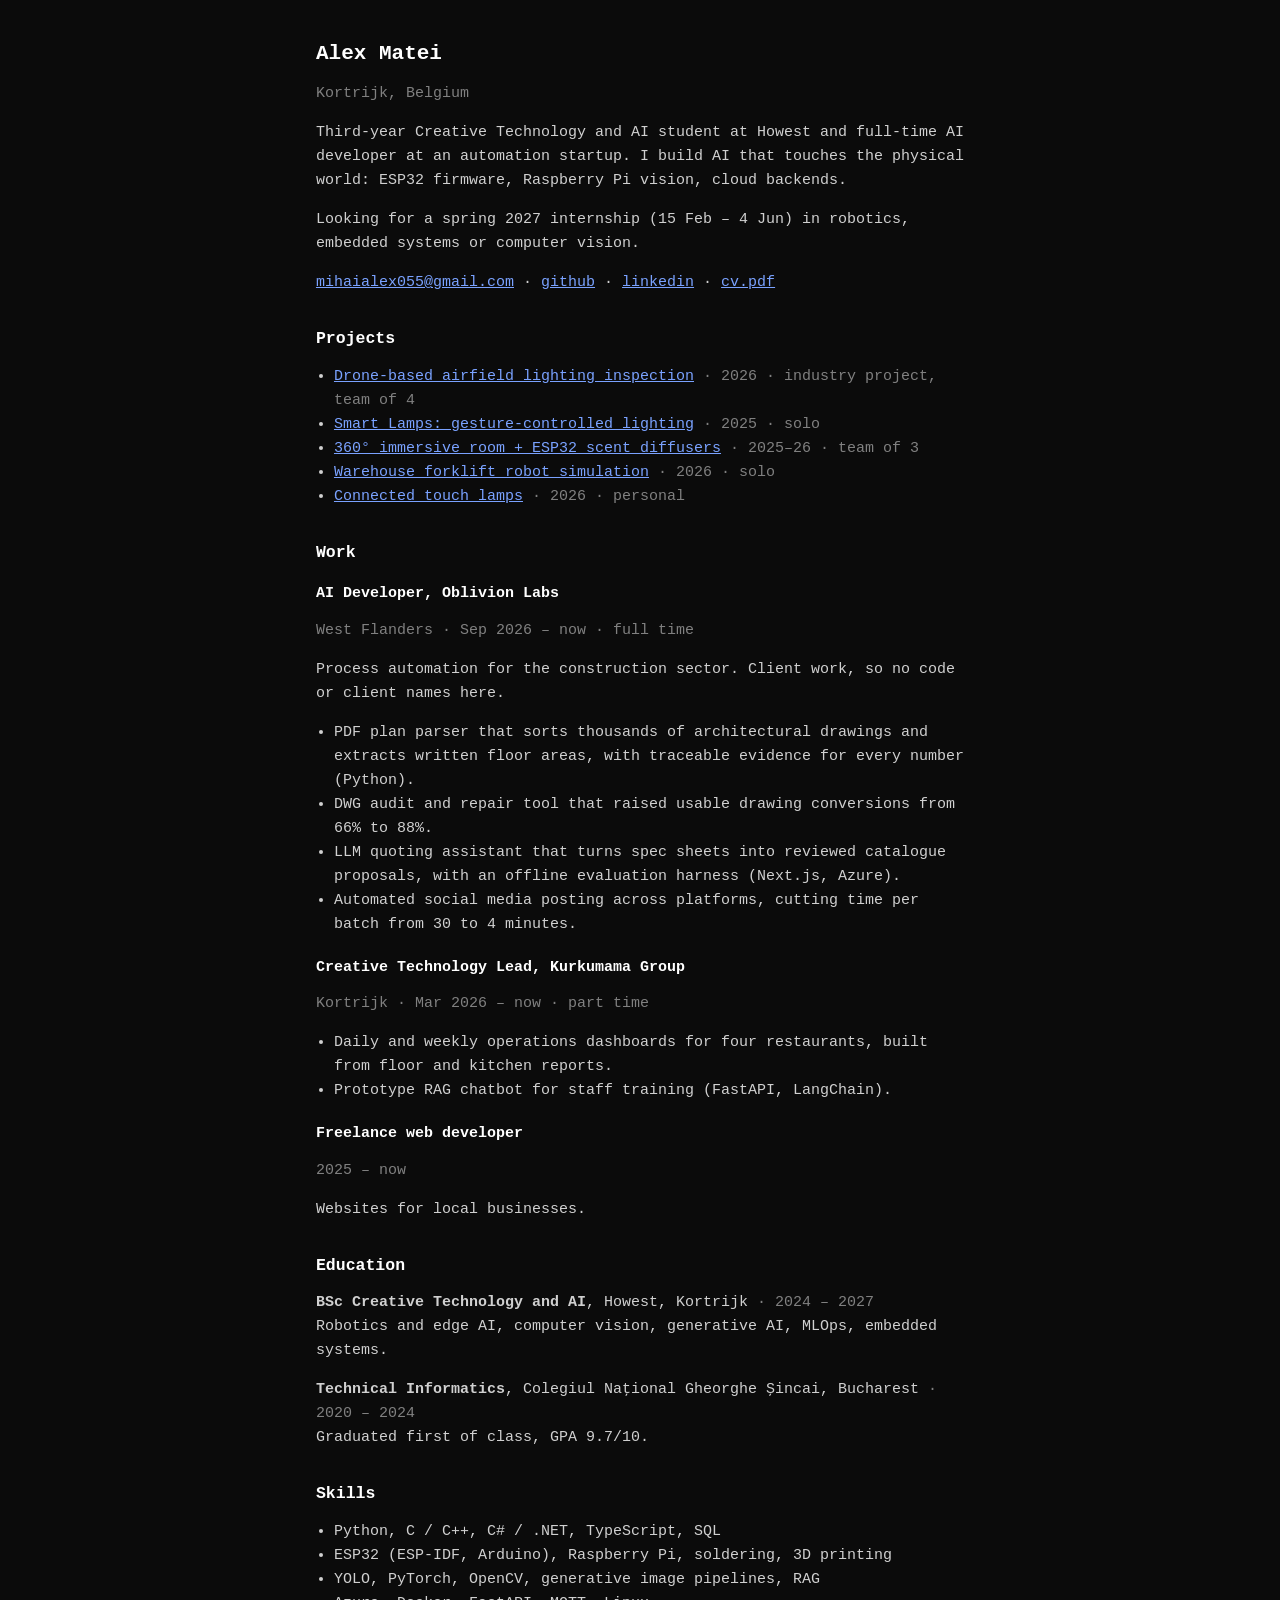
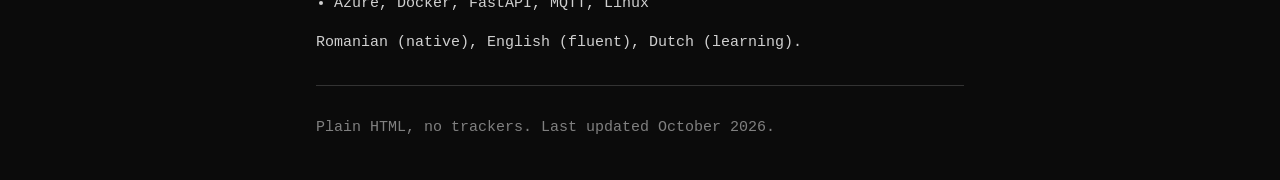
==== index.html @ 81be5cb2 "Initial site: index, five project pages, plain black/mono style Plain HTML + one stylesheet for GitH" ====
<!DOCTYPE html>
<html lang="en">
<head>
<meta charset="utf-8">
<meta name="viewport" content="width=device-width, initial-scale=1">
<title>Alex Matei</title>
<meta name="description" content="Alex Matei: creative technology and AI student at Howest. Robotics, embedded, computer vision.">
<link rel="stylesheet" href="style.css">
</head>
<body>

<h1>Alex Matei</h1>
<p class="dim">Kortrijk, Belgium</p>

<p>Third-year Creative Technology and AI student at Howest and full-time AI developer at an automation startup.
I build AI that touches the physical world: ESP32 firmware, Raspberry Pi vision, cloud backends.</p>

<p>Looking for a spring 2027 internship (15 Feb – 4 Jun) in robotics, embedded systems or computer vision.</p>

<p>
<a href="mailto:mihaialex055@gmail.com">mihaialex055@gmail.com</a> ·
<a href="https://github.com/xChocapic">github</a> ·
<a href="#">linkedin</a> ·
<a href="cv.pdf">cv.pdf</a>
</p>

<h2>Projects</h2>
<ul>
  <li><a href="projects/airfield-inspection.html">Drone-based airfield lighting inspection</a> <span class="dim">· 2026 · industry project, team of 4</span></li>
  <li><a href="projects/smart-lamps.html">Smart Lamps: gesture-controlled lighting</a> <span class="dim">· 2025 · solo</span></li>
  <li><a href="projects/immersive-room.html">360° immersive room + ESP32 scent diffusers</a> <span class="dim">· 2025–26 · team of 3</span></li>
  <li><a href="projects/warehouse-robot.html">Warehouse forklift robot simulation</a> <span class="dim">· 2026 · solo</span></li>
  <li><a href="projects/couple-lamps.html">Connected touch lamps</a> <span class="dim">· 2026 · personal</span></li>
</ul>

<h2>Work</h2>

<h3>AI Developer, Oblivion Labs</h3>
<p class="dim">West Flanders · Sep 2026 – now · full time</p>
<p>Process automation for the construction sector. Client work, so no code or client names here.</p>
<ul>
  <li>PDF plan parser that sorts thousands of architectural drawings and extracts written floor areas, with traceable evidence for every number (Python).</li>
  <li>DWG audit and repair tool that raised usable drawing conversions from 66% to 88%.</li>
  <li>LLM quoting assistant that turns spec sheets into reviewed catalogue proposals, with an offline evaluation harness (Next.js, Azure).</li>
  <li>Automated social media posting across platforms, cutting time per batch from 30 to 4 minutes.</li>
</ul>

<h3>Creative Technology Lead, Kurkumama Group</h3>
<p class="dim">Kortrijk · Mar 2026 – now · part time</p>
<ul>
  <li>Daily and weekly operations dashboards for four restaurants, built from floor and kitchen reports.</li>
  <li>Prototype RAG chatbot for staff training (FastAPI, LangChain).</li>
</ul>

<h3>Freelance web developer</h3>
<p class="dim">2025 – now</p>
<p>Websites for local businesses.</p>

<h2>Education</h2>
<p><b>BSc Creative Technology and AI</b>, Howest, Kortrijk <span class="dim">· 2024 – 2027</span><br>
Robotics and edge AI, computer vision, generative AI, MLOps, embedded systems.</p>
<p><b>Technical Informatics</b>, Colegiul Național Gheorghe Șincai, Bucharest <span class="dim">· 2020 – 2024</span><br>
Graduated first of class, GPA 9.7/10.</p>

<h2>Skills</h2>
<ul>
  <li>Python, C / C++, C# / .NET, TypeScript, SQL</li>
  <li>ESP32 (ESP-IDF, Arduino), Raspberry Pi, soldering, 3D printing</li>
  <li>YOLO, PyTorch, OpenCV, generative image pipelines, RAG</li>
  <li>Azure, Docker, FastAPI, MQTT, Linux</li>
</ul>
<p>Romanian (native), English (fluent), Dutch (learning).</p>

<hr>
<p class="dim">Plain HTML, no trackers. Last updated October 2026.</p>

</body>
</html>
---- style.css ----
body {
  background: #0b0b0b;
  color: #d0d0d0;
  font: 15px/1.6 ui-monospace, "SFMono-Regular", Menlo, Consolas, "Liberation Mono", monospace;
  max-width: 72ch;
  margin: 40px auto;
  padding: 0 16px;
}
h1, h2, h3 { color: #fff; font-weight: bold; line-height: 1.3; }
h1 { font-size: 1.4em; margin-bottom: 0; }
h2 { font-size: 1.1em; margin-top: 2em; }
h3 { font-size: 1em; margin: 1.4em 0 0.2em; }
a { color: #7aa2ff; }
a:visited { color: #b48cff; }
hr { border: 0; border-top: 1px solid #333; margin: 2em 0; }
ul { padding-left: 2ch; }
.dim { color: #808080; }
img, video { max-width: 100%; display: block; margin: 1em 0; border: 1px solid #333; }
.ph {
  border: 1px dashed #444;
  color: #707070;
  padding: 2em 1em;
  margin: 1em 0;
  text-align: center;
}
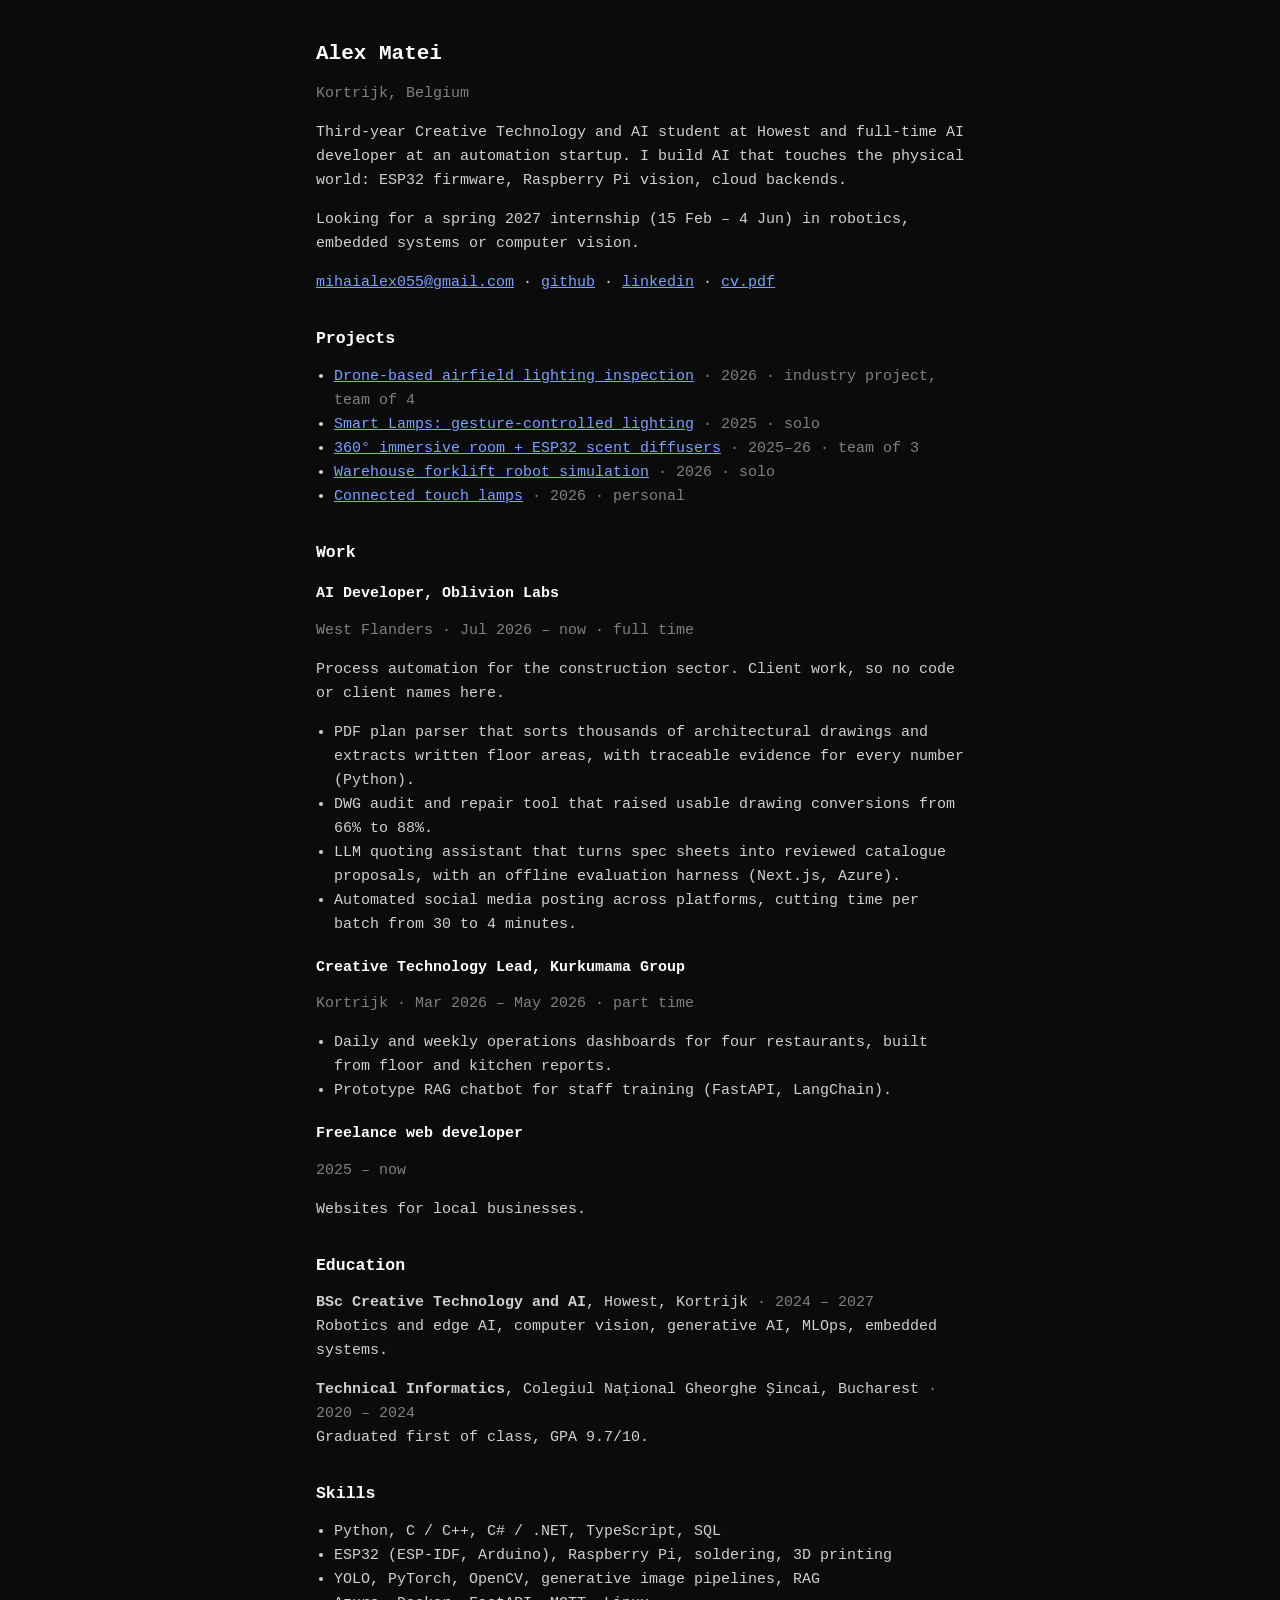
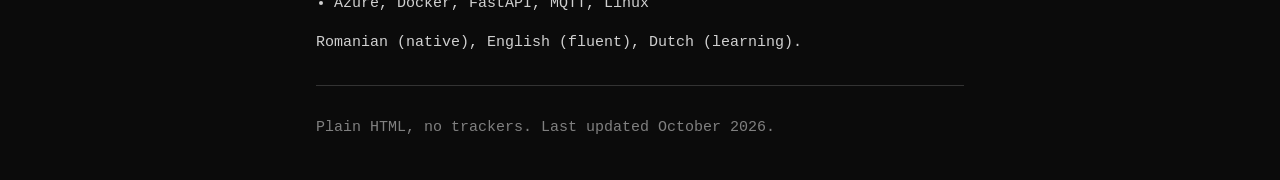
==== commit 71e158b0: "Index: match CV dates for Oblivion Labs and Kurkumama, add LinkedIn URL Co-Authored-By: Claude Opus " ====
--- a/index.html
+++ b/index.html
@@ -20,8 +20,8 @@
 <p>
 <a href="mailto:mihaialex055@gmail.com">mihaialex055@gmail.com</a> ·
 <a href="https://github.com/xChocapic">github</a> ·
-<a href="#">linkedin</a> ·
-<a href="cv.pdf">cv.pdf</a>
+<a href="https://www.linkedin.com/in/matei-mihai-alexandru-a69693363">linkedin</a> ·
+<a href="cv.pdf" download="Matei_Mihai_Alexandru_CV.pdf">cv.pdf</a>
 </p>
 
 <h2>Projects</h2>
@@ -36,7 +36,7 @@
 <h2>Work</h2>
 
 <h3>AI Developer, Oblivion Labs</h3>
-<p class="dim">West Flanders · Sep 2026 – now · full time</p>
+<p class="dim">West Flanders · Jul 2026 – now · full time</p>
 <p>Process automation for the construction sector. Client work, so no code or client names here.</p>
 <ul>
   <li>PDF plan parser that sorts thousands of architectural drawings and extracts written floor areas, with traceable evidence for every number (Python).</li>
@@ -46,7 +46,7 @@
 </ul>
 
 <h3>Creative Technology Lead, Kurkumama Group</h3>
-<p class="dim">Kortrijk · Mar 2026 – now · part time</p>
+<p class="dim">Kortrijk · Mar 2026 – May 2026 · part time</p>
 <ul>
   <li>Daily and weekly operations dashboards for four restaurants, built from floor and kitchen reports.</li>
   <li>Prototype RAG chatbot for staff training (FastAPI, LangChain).</li>
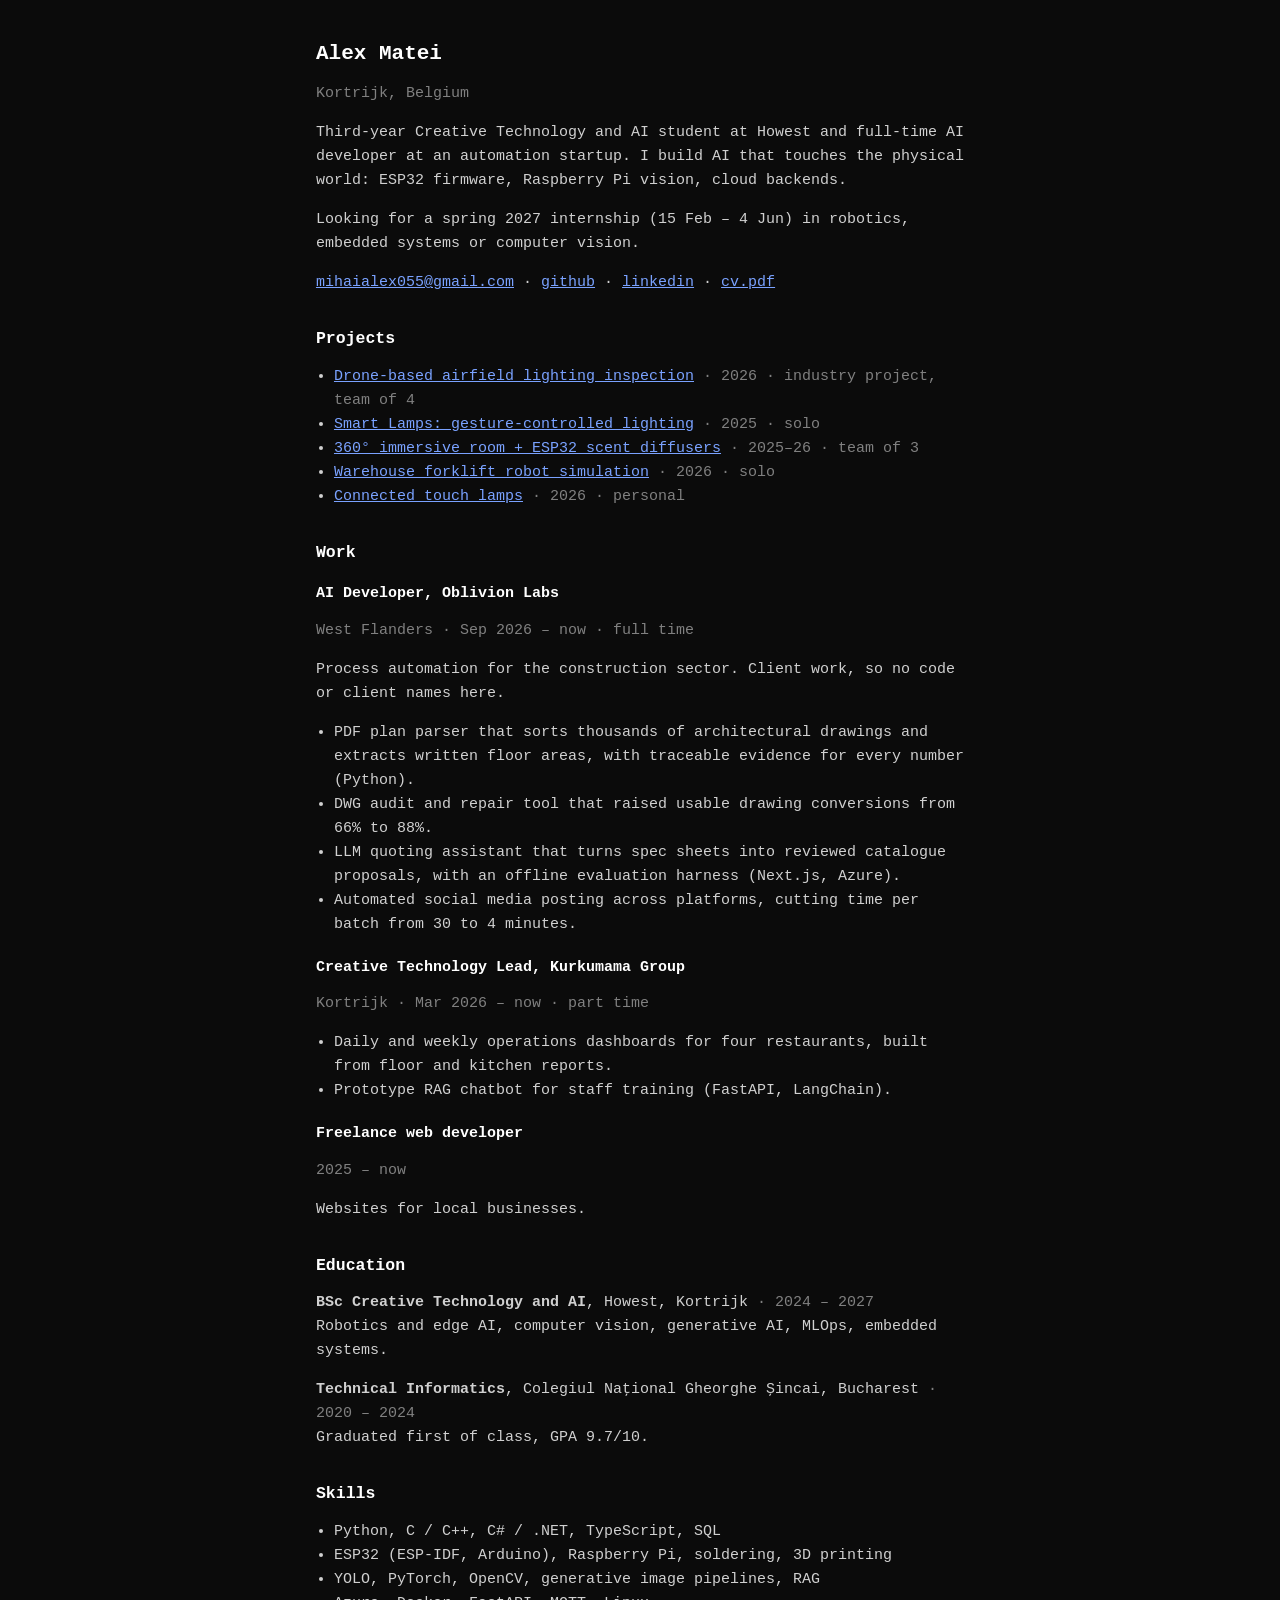
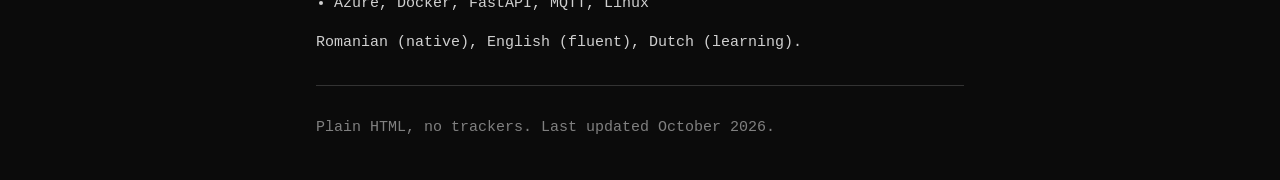
==== commit 7e22a88e: "Add CV and make the index link download it Co-Authored-By: Claude Opus 5.5 (1M context) <noreply@ant" ====
--- a/index.html
+++ b/index.html
@@ -20,7 +20,7 @@
 <p>
 <a href="mailto:mihaialex055@gmail.com">mihaialex055@gmail.com</a> ·
 <a href="https://github.com/xChocapic">github</a> ·
-<a href="https://www.linkedin.com/in/matei-mihai-alexandru-a69693363">linkedin</a> ·
+<a href="#">linkedin</a> ·
 <a href="cv.pdf" download="Matei_Mihai_Alexandru_CV.pdf">cv.pdf</a>
 </p>
 
@@ -36,7 +36,7 @@
 <h2>Work</h2>
 
 <h3>AI Developer, Oblivion Labs</h3>
-<p class="dim">West Flanders · Jul 2026 – now · full time</p>
+<p class="dim">West Flanders · Sep 2026 – now · full time</p>
 <p>Process automation for the construction sector. Client work, so no code or client names here.</p>
 <ul>
   <li>PDF plan parser that sorts thousands of architectural drawings and extracts written floor areas, with traceable evidence for every number (Python).</li>
@@ -46,7 +46,7 @@
 </ul>
 
 <h3>Creative Technology Lead, Kurkumama Group</h3>
-<p class="dim">Kortrijk · Mar 2026 – May 2026 · part time</p>
+<p class="dim">Kortrijk · Mar 2026 – now · part time</p>
 <ul>
   <li>Daily and weekly operations dashboards for four restaurants, built from floor and kitchen reports.</li>
   <li>Prototype RAG chatbot for staff training (FastAPI, LangChain).</li>
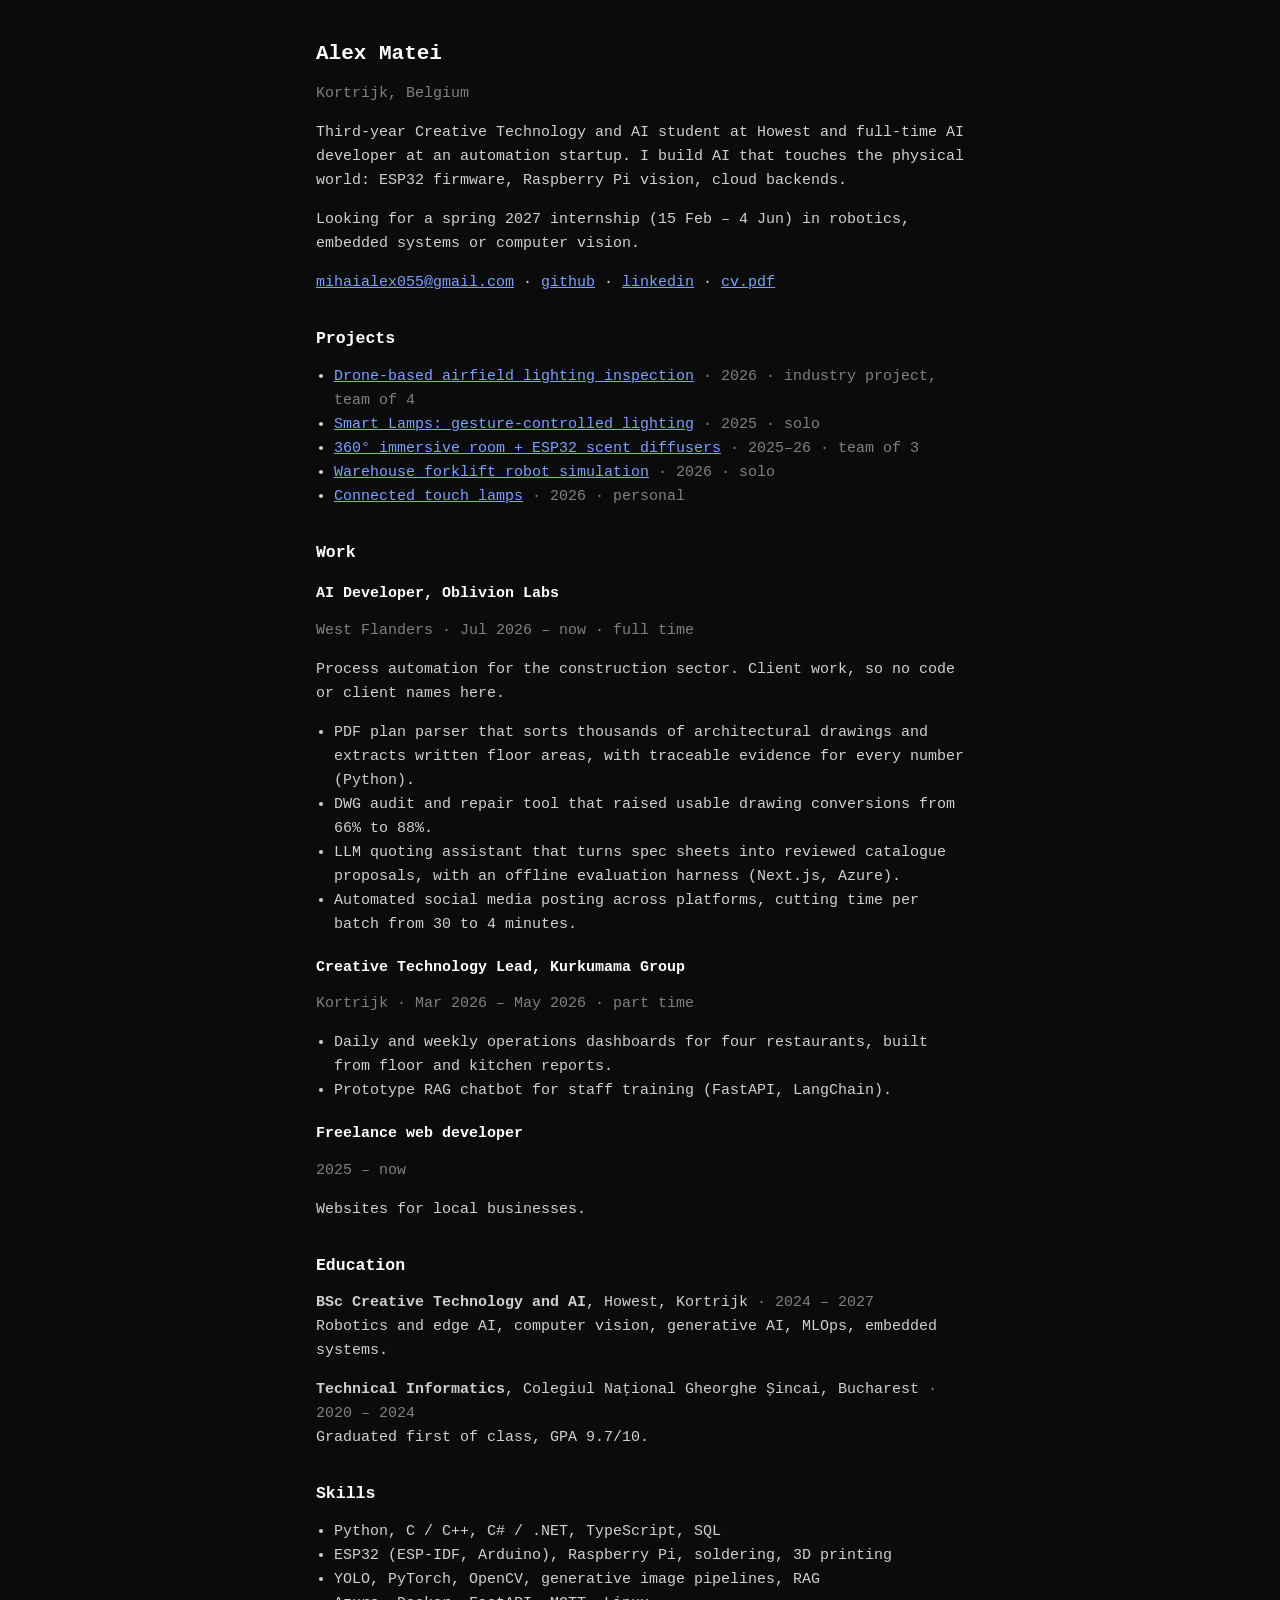
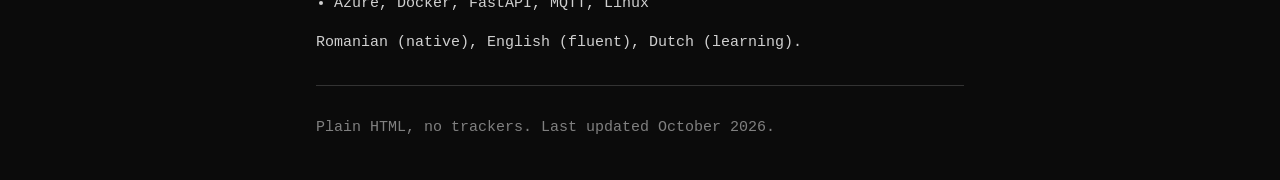
==== commit b44ebd26: "Add description and Open Graph tags so shared links preview properly Co-Authored-By: Claude Opus 5.5" ====
--- a/index.html
+++ b/index.html
@@ -5,6 +5,10 @@
 <meta name="viewport" content="width=device-width, initial-scale=1">
 <title>Alex Matei</title>
 <meta name="description" content="Alex Matei: creative technology and AI student at Howest. Robotics, embedded, computer vision.">
+<meta property="og:title" content="Alex Matei">
+<meta property="og:description" content="Alex Matei: creative technology and AI student at Howest. Robotics, embedded, computer vision.">
+<meta property="og:type" content="website">
+<meta property="og:url" content="https://xchocapic.github.io/">
 <link rel="stylesheet" href="style.css">
 </head>
 <body>
@@ -20,7 +24,7 @@
 <p>
 <a href="mailto:mihaialex055@gmail.com">mihaialex055@gmail.com</a> ·
 <a href="https://github.com/xChocapic">github</a> ·
-<a href="#">linkedin</a> ·
+<a href="https://www.linkedin.com/in/matei-mihai-alexandru-a69693363">linkedin</a> ·
 <a href="cv.pdf" download="Matei_Mihai_Alexandru_CV.pdf">cv.pdf</a>
 </p>
 
@@ -36,7 +40,7 @@
 <h2>Work</h2>
 
 <h3>AI Developer, Oblivion Labs</h3>
-<p class="dim">West Flanders · Sep 2026 – now · full time</p>
+<p class="dim">West Flanders · Jul 2026 – now · full time</p>
 <p>Process automation for the construction sector. Client work, so no code or client names here.</p>
 <ul>
   <li>PDF plan parser that sorts thousands of architectural drawings and extracts written floor areas, with traceable evidence for every number (Python).</li>
@@ -46,7 +50,7 @@
 </ul>
 
 <h3>Creative Technology Lead, Kurkumama Group</h3>
-<p class="dim">Kortrijk · Mar 2026 – now · part time</p>
+<p class="dim">Kortrijk · Mar 2026 – May 2026 · part time</p>
 <ul>
   <li>Daily and weekly operations dashboards for four restaurants, built from floor and kitchen reports.</li>
   <li>Prototype RAG chatbot for staff training (FastAPI, LangChain).</li>
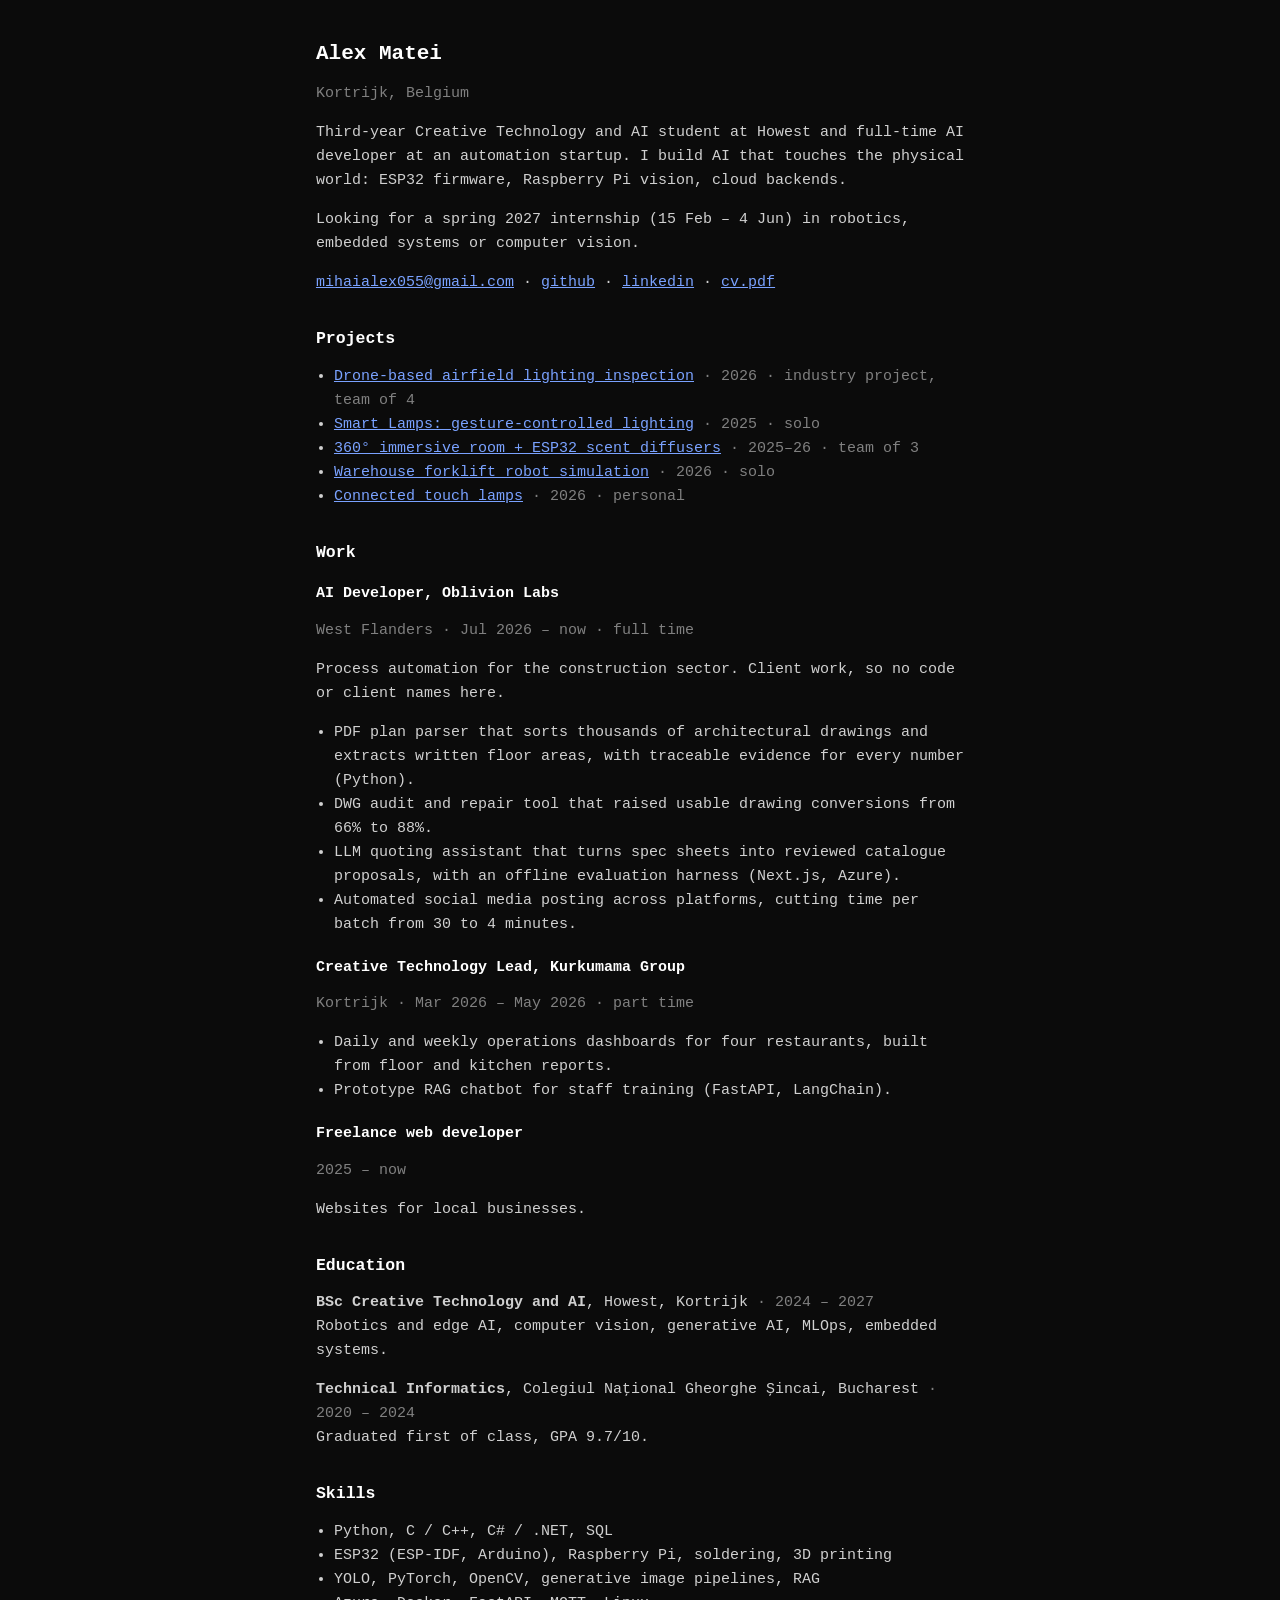
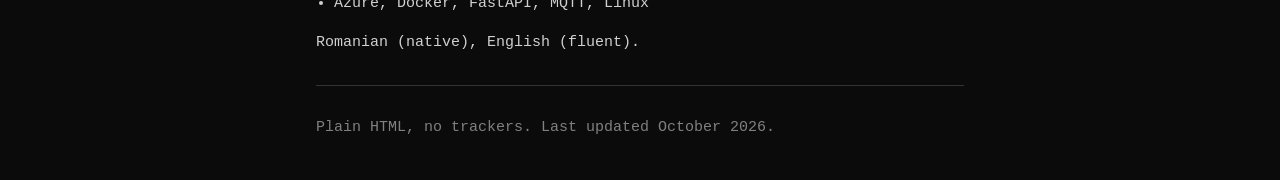
==== commit 59d82f43: "Match the site to the current CV before the internship market - Drop TypeScript and Dutch from skill" ====
--- a/index.html
+++ b/index.html
@@ -68,12 +68,12 @@
 
 <h2>Skills</h2>
 <ul>
-  <li>Python, C / C++, C# / .NET, TypeScript, SQL</li>
+  <li>Python, C / C++, C# / .NET, SQL</li>
   <li>ESP32 (ESP-IDF, Arduino), Raspberry Pi, soldering, 3D printing</li>
   <li>YOLO, PyTorch, OpenCV, generative image pipelines, RAG</li>
   <li>Azure, Docker, FastAPI, MQTT, Linux</li>
 </ul>
-<p>Romanian (native), English (fluent), Dutch (learning).</p>
+<p>Romanian (native), English (fluent).</p>
 
 <hr>
 <p class="dim">Plain HTML, no trackers. Last updated October 2026.</p>
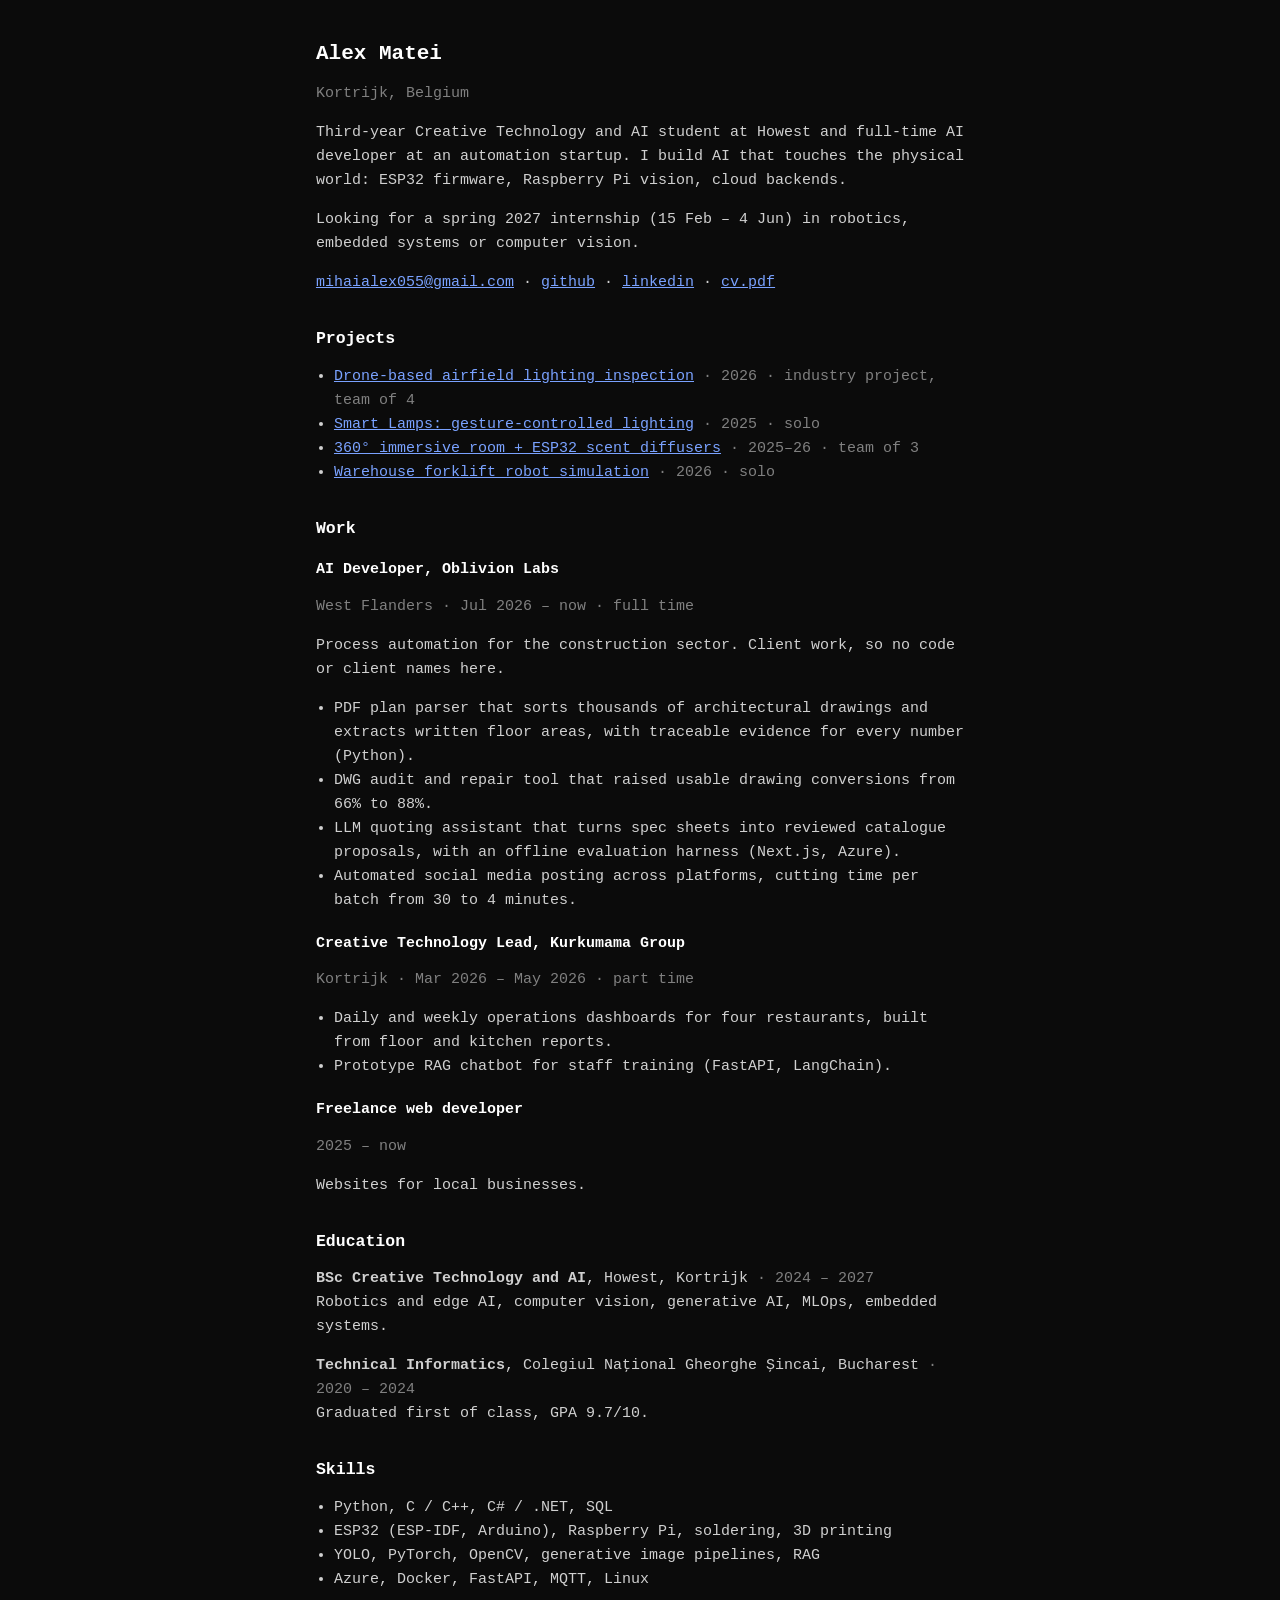
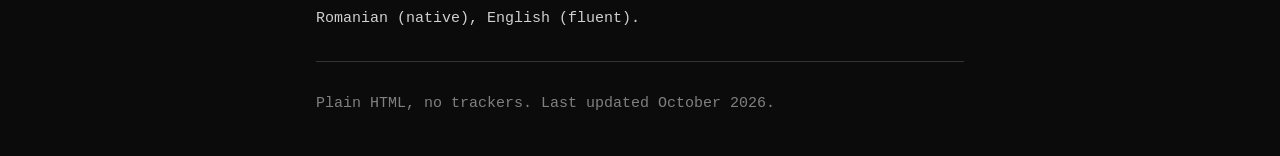
==== commit d17f1b27: "Remove the touch lamps project Co-Authored-By: Claude Opus 5.5 (1M context) <noreply@anthropic.com> " ====
--- a/index.html
+++ b/index.html
@@ -34,7 +34,6 @@
   <li><a href="projects/smart-lamps.html">Smart Lamps: gesture-controlled lighting</a> <span class="dim">· 2025 · solo</span></li>
   <li><a href="projects/immersive-room.html">360° immersive room + ESP32 scent diffusers</a> <span class="dim">· 2025–26 · team of 3</span></li>
   <li><a href="projects/warehouse-robot.html">Warehouse forklift robot simulation</a> <span class="dim">· 2026 · solo</span></li>
-  <li><a href="projects/couple-lamps.html">Connected touch lamps</a> <span class="dim">· 2026 · personal</span></li>
 </ul>
 
 <h2>Work</h2>
